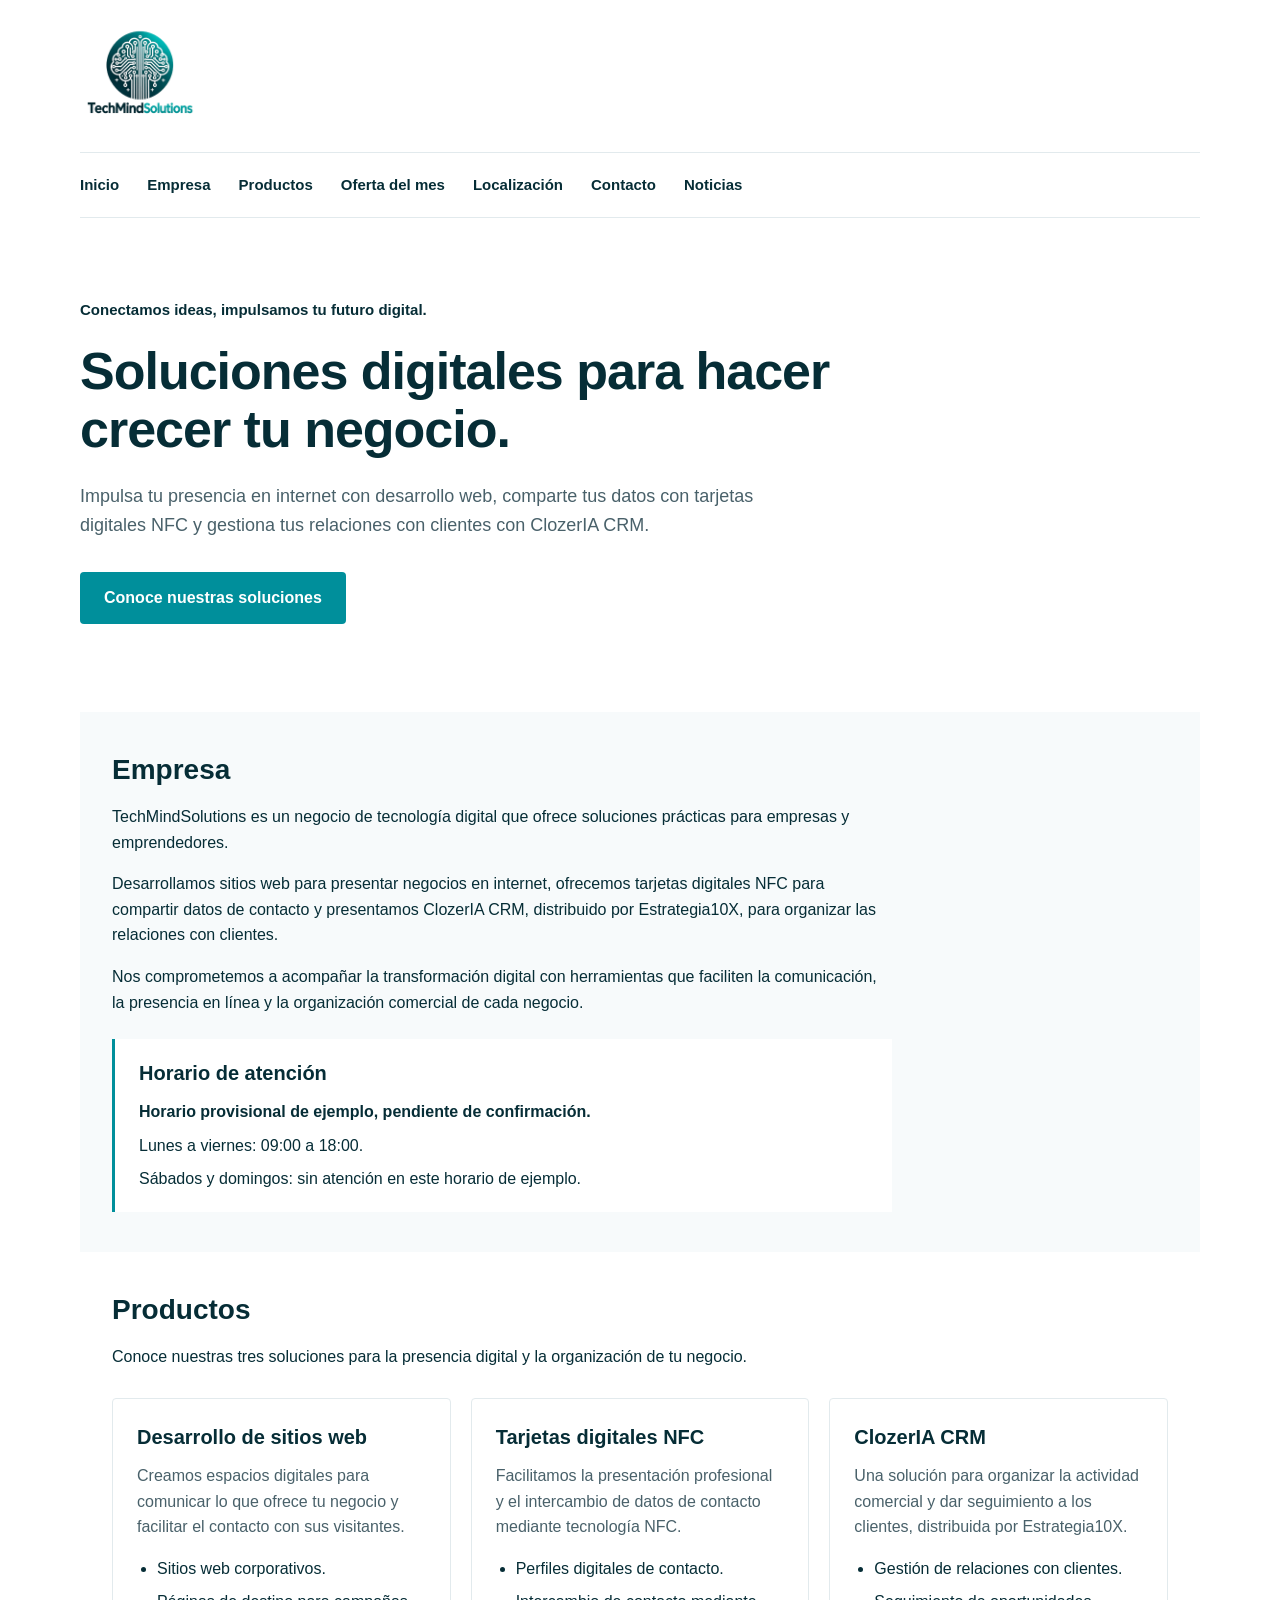
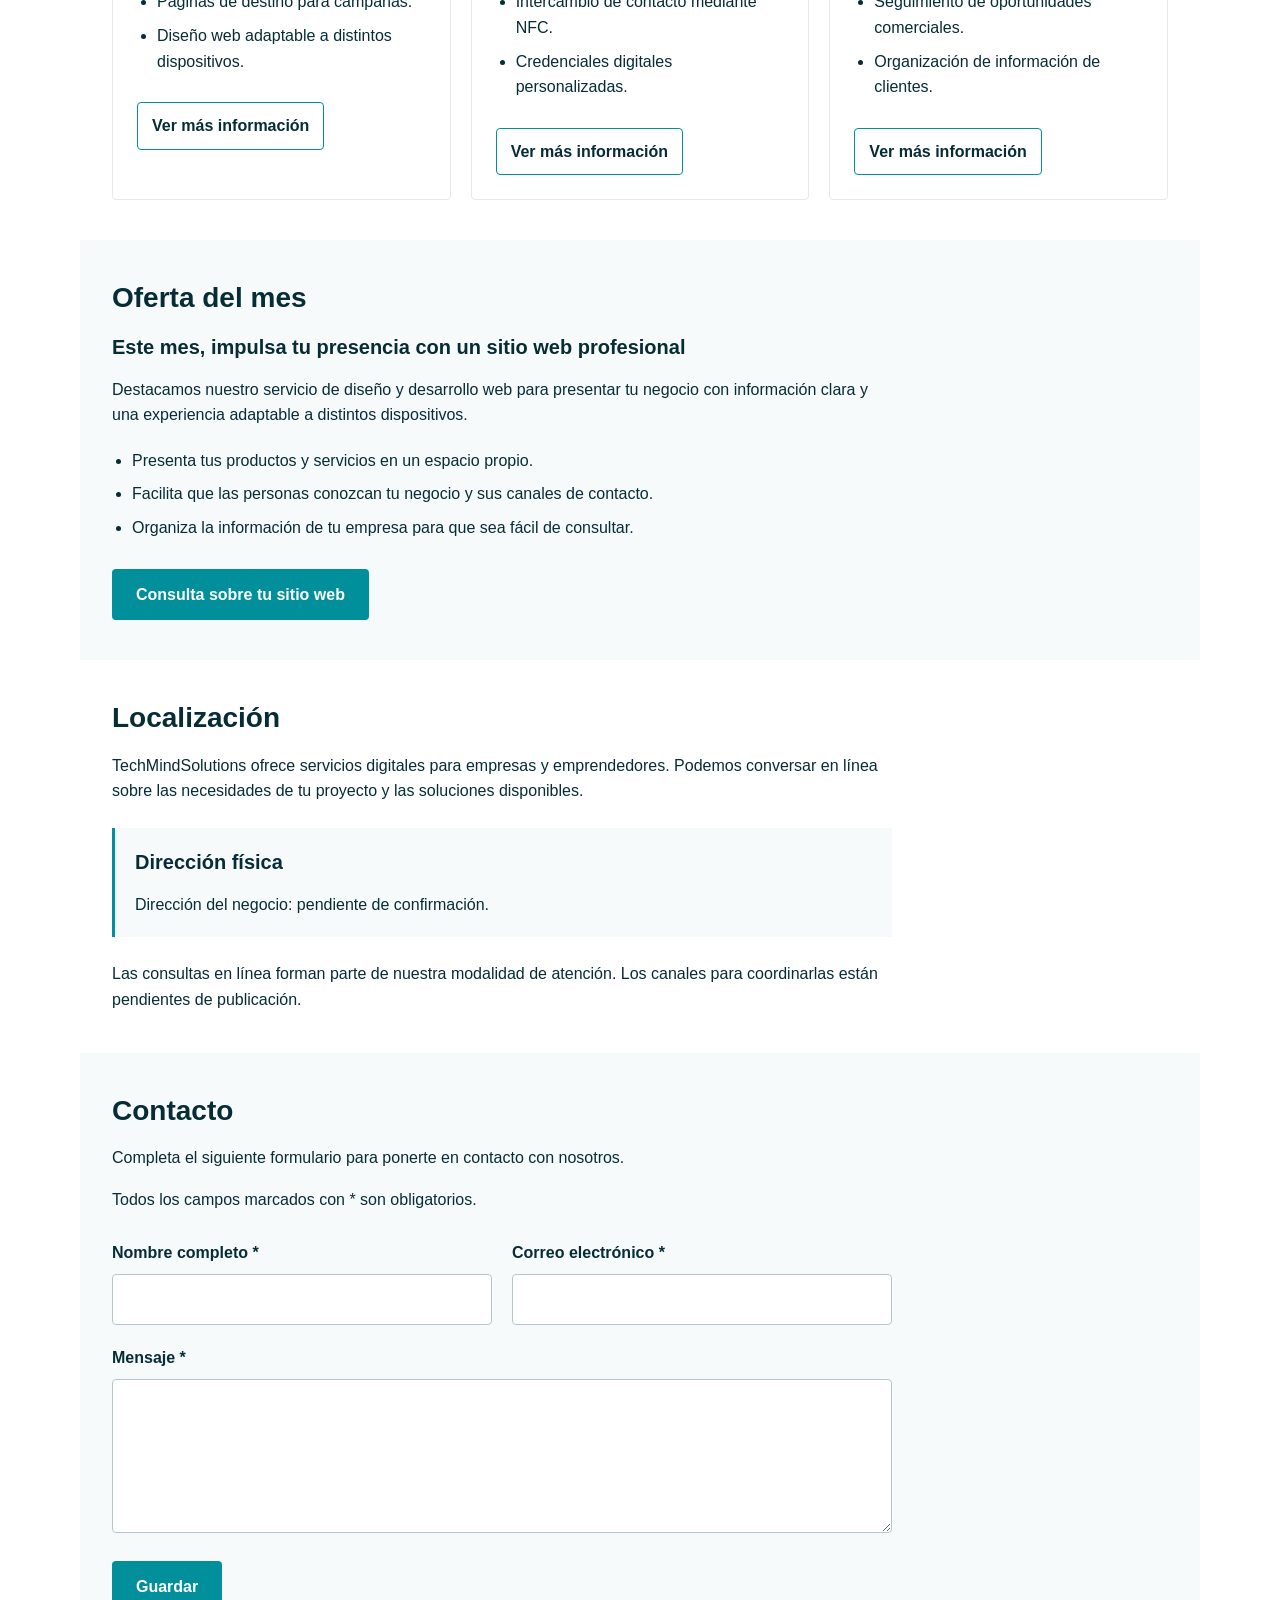
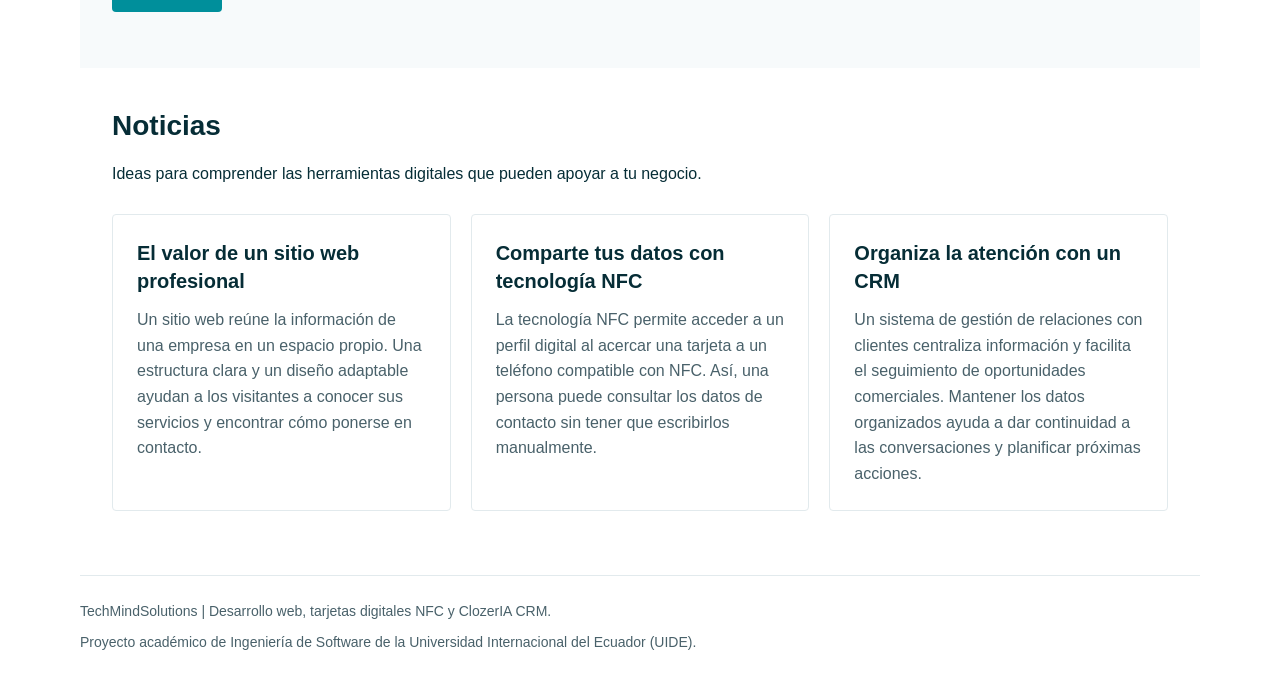
==== index.html @ fd5b1d25 "AA2: Implementacion de middleware Flask, conexion SQL Server y seguridad del formulario" ====
<!DOCTYPE html>
<html lang="es">
<head>
    <!-- Configuro la codificación, la visualización en dispositivos y el título de la página. -->
    <meta charset="UTF-8">
    <meta name="viewport" content="width=device-width, initial-scale=1.0">
    <title>TechMindSolutions | Soluciones digitales</title>
    <!-- Enlazo la hoja de estilos para definir la presentación del sitio. -->
    <link rel="stylesheet" href="css/styles.css">
</head>
<body>
    <!-- Presento la identidad con el logotipo, que ya incluye el nombre de la empresa. -->
    <header>
        <img src="images/logo/logo-techminds.png" alt="Logotipo de TechMindSolutions" width="200">
    </header>

    <!-- Facilito el acceso a cada sección mediante enlaces internos. -->
    <nav aria-label="Navegación principal">
        <a href="#inicio">Inicio</a>
        <a href="#empresa">Empresa</a>
        <a href="#productos">Productos</a>
        <a href="#oferta-del-mes">Oferta del mes</a>
        <a href="#localizacion">Localización</a>
        <a href="#contacto">Contacto</a>
        <a href="#noticias">Noticias</a>
    </nav>

    <!-- Organizo el contenido principal en secciones relacionadas con el menú. -->
    <main>
        <!-- Doy la bienvenida y presento el eslogan de la empresa. -->
        <section id="inicio">
            <p class="eslogan">Conectamos ideas, impulsamos tu futuro digital.</p>
            <h1>Soluciones digitales para hacer crecer tu negocio.</h1>
            <p class="descripcion">Impulsa tu presencia en internet con desarrollo web, comparte tus datos con tarjetas digitales NFC y gestiona tus relaciones con clientes con ClozerIA CRM.</p>
            <!-- Dirijo al visitante hacia los productos y servicios de la empresa. -->
            <a class="boton" href="#productos">Conoce nuestras soluciones</a>
        </section>

        <!-- Explico las actividades principales de la empresa. -->
        <section id="empresa">
            <h2>Empresa</h2>
            <p>TechMindSolutions es un negocio de tecnología digital que ofrece soluciones prácticas para empresas y emprendedores.</p>
            <p>Desarrollamos sitios web para presentar negocios en internet, ofrecemos tarjetas digitales NFC para compartir datos de contacto y presentamos ClozerIA CRM, distribuido por Estrategia10X, para organizar las relaciones con clientes.</p>
            <p>Nos comprometemos a acompañar la transformación digital con herramientas que faciliten la comunicación, la presencia en línea y la organización comercial de cada negocio.</p>

            <!-- Presento un horario de ejemplo y aclaro que debo confirmarlo antes de publicarlo como definitivo. -->
            <div class="horario">
                <h3>Horario de atención</h3>
                <p><strong>Horario provisional de ejemplo, pendiente de confirmación.</strong></p>
                <p>Lunes a viernes: 09:00 a 18:00.</p>
                <p>Sábados y domingos: sin atención en este horario de ejemplo.</p>
            </div>
        </section>

        <!-- Presento los productos y servicios de la empresa. -->
        <section id="productos">
            <h2>Productos</h2>
            <p>Conoce nuestras tres soluciones para la presencia digital y la organización de tu negocio.</p>

            <!-- Agrupo los servicios y utilizo un artículo independiente para describir cada uno. -->
            <div class="catalogo-servicios">
                <article class="tarjeta-servicio">
                    <h3>Desarrollo de sitios web</h3>
                    <p>Creamos espacios digitales para comunicar lo que ofrece tu negocio y facilitar el contacto con sus visitantes.</p>
                    <!-- Enumero tres características para facilitar la comparación de los servicios. -->
                    <ul>
                        <li>Sitios web corporativos.</li>
                        <li>Páginas de destino para campañas.</li>
                        <li>Diseño web adaptable a distintos dispositivos.</li>
                    </ul>
                    <!-- Asocio el botón con los detalles exclusivos de este servicio, ocultos mediante CSS. -->
                    <button class="boton-detalles" type="button" aria-expanded="false" aria-controls="detalles-web">Ver más información</button>
                    <div id="detalles-web" class="detalles-servicio">
                        <p>El contenido y la estructura del sitio se definen según los objetivos del negocio y la información que necesitan sus visitantes.</p>
                    </div>
                </article>

                <article class="tarjeta-servicio">
                    <h3>Tarjetas digitales NFC</h3>
                    <p>Facilitamos la presentación profesional y el intercambio de datos de contacto mediante tecnología NFC.</p>
                    <ul>
                        <li>Perfiles digitales de contacto.</li>
                        <li>Intercambio de contacto mediante NFC.</li>
                        <li>Credenciales digitales personalizadas.</li>
                    </ul>
                    <button class="boton-detalles" type="button" aria-expanded="false" aria-controls="detalles-nfc">Ver más información</button>
                    <div id="detalles-nfc" class="detalles-servicio">
                        <p>El perfil digital reúne los datos que deseas compartir. Para acceder mediante una tarjeta NFC, el teléfono debe ser compatible con esta tecnología.</p>
                    </div>
                </article>

                <article class="tarjeta-servicio">
                    <h3>ClozerIA CRM</h3>
                    <p>Una solución para organizar la actividad comercial y dar seguimiento a los clientes, distribuida por Estrategia10X.</p>
                    <ul>
                        <li>Gestión de relaciones con clientes.</li>
                        <li>Seguimiento de oportunidades comerciales.</li>
                        <li>Organización de información de clientes.</li>
                    </ul>
                    <button class="boton-detalles" type="button" aria-expanded="false" aria-controls="detalles-crm">Ver más información</button>
                    <div id="detalles-crm" class="detalles-servicio">
                        <p>ClozerIA CRM, distribuido por Estrategia10X, permite reunir el contexto de las relaciones comerciales para facilitar la planificación de próximas acciones.</p>
                    </div>
                </article>
            </div>
        </section>

        <!-- Destaco el servicio del mes sin inventar precios ni condiciones comerciales. -->
        <section id="oferta-del-mes">
            <h2>Oferta del mes</h2>
            <h3>Este mes, impulsa tu presencia con un sitio web profesional</h3>
            <p>Destacamos nuestro servicio de diseño y desarrollo web para presentar tu negocio con información clara y una experiencia adaptable a distintos dispositivos.</p>
            <ul class="beneficios">
                <li>Presenta tus productos y servicios en un espacio propio.</li>
                <li>Facilita que las personas conozcan tu negocio y sus canales de contacto.</li>
                <li>Organiza la información de tu empresa para que sea fácil de consultar.</li>
            </ul>
            <a class="boton" href="#contacto">Consulta sobre tu sitio web</a>
        </section>

        <!-- Explico la atención digital y dejo la dirección física pendiente de confirmación. -->
        <section id="localizacion">
            <h2>Localización</h2>
            <p>TechMindSolutions ofrece servicios digitales para empresas y emprendedores. Podemos conversar en línea sobre las necesidades de tu proyecto y las soluciones disponibles.</p>
            <div class="direccion-pendiente">
                <h3>Dirección física</h3>
                <p>Dirección del negocio: pendiente de confirmación.</p>
            </div>
            <p>Las consultas en línea forman parte de nuestra modalidad de atención. Los canales para coordinarlas están pendientes de publicación.</p>
        </section>

        <!-- Estructuro un formulario accesible y relaciono cada etiqueta con su campo. -->
        <section id="contacto">
            <h2>Contacto</h2>
            <p id="aviso-formulario">Completa el siguiente formulario para ponerte en contacto con nosotros.</p>
            <p>Todos los campos marcados con * son obligatorios.</p>
            <form id="formulario-contacto" aria-describedby="aviso-formulario">
                <div class="fila-formulario">
                    <div class="campo-formulario">
                        <label for="nombre">Nombre completo *</label>
                        <!-- Uso name para identificar el dato como en Contacto, required para exigirlo y maxlength para respetar su límite de 100 caracteres. -->
                        <input type="text" id="nombre" name="nombre" autocomplete="name" maxlength="100" required>
                    </div>
                    <div class="campo-formulario">
                        <label for="correo">Correo electrónico *</label>
                        <!-- Uso name="email" como en Contacto, type="email" para comprobar el formato y maxlength para limitarlo a 150 caracteres. -->
                        <!-- Mantengo required y autocomplete para exigir el correo y facilitar su escritura. -->
                        <input type="email" id="correo" name="email" autocomplete="email" maxlength="150" required>
                    </div>
                </div>
                <div class="campo-formulario">
                    <label for="mensaje">Mensaje *</label>
                    <!-- Identifico el mensaje con name, exijo su presencia con required y uso rows para conservar su altura inicial. -->
                    <textarea id="mensaje" name="mensaje" rows="5" required></textarea>
                </div>
                <!-- Mantengo el botón deshabilitado hasta que JavaScript controle el evento submit. -->
                <button id="boton-guardar" class="boton" type="submit" disabled>Guardar</button>
            </form>
            <!-- Muestro el resultado debajo del formulario y permito que los lectores de pantalla lo anuncien. -->
            <p id="resultado-formulario" role="status" aria-live="polite" aria-atomic="true"></p>
        </section>

        <!-- Comparto tres artículos educativos sin atribuirles fechas ni anuncios empresariales. -->
        <section id="noticias">
            <h2>Noticias</h2>
            <p>Ideas para comprender las herramientas digitales que pueden apoyar a tu negocio.</p>
            <div class="articulos-noticias">
                <article>
                    <h3>El valor de un sitio web profesional</h3>
                    <p>Un sitio web reúne la información de una empresa en un espacio propio. Una estructura clara y un diseño adaptable ayudan a los visitantes a conocer sus servicios y encontrar cómo ponerse en contacto.</p>
                </article>
                <article>
                    <h3>Comparte tus datos con tecnología NFC</h3>
                    <p>La tecnología NFC permite acceder a un perfil digital al acercar una tarjeta a un teléfono compatible con NFC. Así, una persona puede consultar los datos de contacto sin tener que escribirlos manualmente.</p>
                </article>
                <article>
                    <h3>Organiza la atención con un CRM</h3>
                    <p>Un sistema de gestión de relaciones con clientes centraliza información y facilita el seguimiento de oportunidades comerciales. Mantener los datos organizados ayuda a dar continuidad a las conversaciones y planificar próximas acciones.</p>
                </article>
            </div>
        </section>
    </main>

    <!-- Cierro la página con información básica de la empresa y el contexto académico. -->
    <footer>
        <p>TechMindSolutions | Desarrollo web, tarjetas digitales NFC y ClozerIA CRM.</p>
        <p>Proyecto académico de Ingeniería de Software de la Universidad Internacional del Ecuador (UIDE).</p>
    </footer>
    <!-- Cargo el código después del HTML para poder acceder a los elementos del formulario. -->
    <script src="js/script.js"></script>
    <!-- Cargo primero jQuery desde su CDN oficial y después mi código para los servicios. -->
    <script src="https://code.jquery.com/jquery-3.7.1.min.js"></script>
    <script src="js/jquery-servicios.js"></script>
</body>
</html>
---- css/styles.css ----
/* Incluyo el relleno y los bordes en el tamaño de cada elemento. */
* {
    box-sizing: border-box;
}

/* Utilizo una tipografía del sistema y una base blanca para facilitar la lectura. */
body {
    margin: 0;
    background-color: #FFFFFF;
    color: #062D36;
    font-family: Arial, Helvetica, sans-serif;
    font-size: 16px;
    line-height: 1.6;
}

/* Centro el contenido y mantengo márgenes laterales en pantallas pequeñas. */
header,
nav,
main,
footer {
    width: 90%;
    max-width: 1120px;
    margin: 0 auto;
}

/* Alineo el logotipo a la izquierda y conservo sus proporciones originales. */
header {
    display: flex;
    align-items: center;
    gap: 24px;
    padding: 16px 0;
}

header img {
    display: block;
    width: 120px;
    max-width: 100%;
    height: auto;
}

/* Distribuyo los siete enlaces en una fila que puede ajustarse al espacio disponible. */
nav {
    display: flex;
    flex-wrap: wrap;
    gap: 8px 28px;
    padding: 14px 0;
    border-top: 1px solid #E2EAED;
    border-bottom: 1px solid #E2EAED;
}

nav a {
    padding: 6px 0;
    color: #062D36;
    font-size: 15px;
    font-weight: bold;
    text-decoration: none;
}

nav a:hover,
nav a:focus-visible {
    color: #008F9B;
    text-decoration: underline;
    text-underline-offset: 6px;
}

/* Destaco la bienvenida con espacio en blanco y una jerarquía clara de textos. */
#inicio {
    padding: 80px 0 88px;
    background-color: #FFFFFF;
}

.eslogan {
    margin: 0 0 20px;
    font-size: 15px;
    font-weight: bold;
}

h1 {
    max-width: 800px;
    margin: 0 0 24px;
    font-size: 52px;
    line-height: 1.12;
    letter-spacing: -1px;
}

.descripcion {
    max-width: 680px;
    margin: 0 0 32px;
    color: #49616A;
    font-size: 18px;
}

/* Presento el enlace principal como un botón sencillo con un acento verde azulado. */
.boton {
    display: inline-block;
    padding: 13px 24px;
    border-radius: 4px;
    background-color: #008F9B;
    color: #FFFFFF;
    font-weight: bold;
    text-align: center;
    text-decoration: none;
}

.boton:hover,
.boton:focus-visible {
    background-color: #062D36;
}

/* Mantengo las demás secciones sencillas y alterno un fondo gris muy claro. */
section {
    padding: 40px 32px;
}

section:nth-child(even) {
    background-color: #F7FAFB;
}

h2 {
    margin: 0 0 16px;
    font-size: 28px;
    line-height: 1.3;
}

section p {
    max-width: 780px;
}

section p:last-child {
    margin-bottom: 0;
}

/* Distingo el horario provisional con un bloque blanco y un acento discreto. */
#empresa .horario {
    max-width: 780px;
    margin-top: 24px;
    padding: 20px 24px;
    border-left: 3px solid #008F9B;
    background-color: #FFFFFF;
}

#empresa h3,
#productos h3 {
    margin: 0 0 12px;
    color: #062D36;
    font-size: 20px;
    line-height: 1.4;
}

#empresa .horario p {
    margin: 8px 0 0;
}

/* Organizo las tarjetas con Flexbox y permito que cambien de fila cuando falta espacio. */
#productos .catalogo-servicios {
    display: flex;
    flex-wrap: wrap;
    gap: 20px;
    margin-top: 28px;
}

#productos .tarjeta-servicio {
    flex: 1 1 260px;
    min-width: 0;
    padding: 24px;
    border: 1px solid #E2EAED;
    border-radius: 4px;
    background-color: #FFFFFF;
}

/* Mantengo las descripciones y las listas legibles dentro de cada tarjeta. */
#productos .tarjeta-servicio p {
    margin: 0 0 16px;
    color: #49616A;
}

#productos .tarjeta-servicio ul {
    margin: 0;
    padding-left: 20px;
}

#productos .tarjeta-servicio li {
    margin-bottom: 8px;
}

/* Presento los controles de detalle con un acento discreto y permito que el texto se ajuste. */
#productos .boton-detalles {
    max-width: 100%;
    margin-top: 20px;
    padding: 10px 14px;
    border: 1px solid #008F9B;
    border-radius: 4px;
    background-color: #FFFFFF;
    color: #062D36;
    font: inherit;
    font-weight: bold;
    cursor: pointer;
}

#productos .boton-detalles:hover {
    background-color: #F7FAFB;
}

#productos .boton-detalles:focus-visible {
    outline: 2px solid #008F9B;
    outline-offset: 3px;
}

/* Oculto inicialmente los detalles para que jQuery pueda mostrarlos con slideToggle. */
#productos .detalles-servicio {
    display: none;
    margin-top: 16px;
    padding: 16px;
    border-left: 3px solid #008F9B;
    background-color: #F7FAFB;
}

#productos .detalles-servicio p {
    margin: 0;
}

/* Mantengo la jerarquía de títulos en las cuatro secciones que completo. */
#oferta-del-mes h3,
#localizacion h3,
#noticias h3 {
    margin: 0 0 12px;
    color: #062D36;
    font-size: 20px;
    line-height: 1.4;
}

#oferta-del-mes .beneficios {
    margin: 20px 0 28px;
    padding-left: 20px;
}

#oferta-del-mes li {
    margin-bottom: 8px;
}

/* Identifico la dirección pendiente sin simular un mapa ni una ubicación real. */
.direccion-pendiente {
    max-width: 780px;
    margin: 24px 0;
    padding: 20px;
    border-left: 3px solid #008F9B;
    background-color: #F7FAFB;
}

/* Organizo los campos en filas flexibles con etiquetas visibles. */
#contacto form {
    max-width: 780px;
    margin-top: 28px;
}

.fila-formulario {
    display: flex;
    flex-wrap: wrap;
    gap: 20px;
}

.campo-formulario {
    flex: 1 1 260px;
    min-width: 0;
    margin-bottom: 20px;
}

.campo-formulario label {
    display: block;
    margin-bottom: 8px;
    font-weight: bold;
}

.campo-formulario input,
.campo-formulario select,
.campo-formulario textarea {
    width: 100%;
    min-width: 0;
    padding: 12px;
    border: 1px solid #B6C8CE;
    border-radius: 4px;
    background-color: #FFFFFF;
    color: #062D36;
    font: inherit;
}

.campo-formulario textarea {
    resize: vertical;
}

.campo-formulario input:focus,
.campo-formulario select:focus,
.campo-formulario textarea:focus {
    outline: 2px solid #008F9B;
    outline-offset: 2px;
}

/* Distingo el botón inactivo para comunicar que el prototipo no permite enviar datos. */
#contacto button {
    max-width: 100%;
    border: 0;
    font: inherit;
    font-weight: bold;
    white-space: normal;
}

#contacto button:disabled {
    background-color: #E2EAED;
    color: #49616A;
    cursor: not-allowed;
}

/* Distingo el resultado de la validación con texto y un borde discreto. */
#resultado-formulario {
    max-width: 780px;
}

#resultado-formulario.mensaje-error,
#resultado-formulario.mensaje-exito {
    padding: 12px 16px;
    border-left: 3px solid;
    background-color: #FFFFFF;
}

.mensaje-error {
    color: #9B2525;
}

.mensaje-exito {
    color: #062D36;
    border-color: #008F9B;
}

/* Distribuyo los artículos con Flexbox y utilizo bordes sencillos para separarlos. */
.articulos-noticias {
    display: flex;
    flex-wrap: wrap;
    gap: 20px;
    margin-top: 28px;
}

.articulos-noticias article {
    flex: 1 1 260px;
    min-width: 0;
    padding: 24px;
    border: 1px solid #E2EAED;
    border-radius: 4px;
    background-color: #FFFFFF;
}

.articulos-noticias p {
    margin: 0;
    color: #49616A;
}

/* Separo la información final con una línea discreta y texto de menor tamaño. */
footer {
    margin-top: 24px;
    padding: 24px 0;
    border-top: 1px solid #E2EAED;
    color: #49616A;
    font-size: 14px;
}

footer p {
    margin: 0 0 8px;
}

/* Adapto la navegación, los títulos y los espacios a teléfonos y pantallas estrechas. */
@media (max-width: 700px) {
    header {
        gap: 14px;
    }

    header img {
        width: 88px;
    }

    nav {
        gap: 4px 20px;
    }

    #inicio {
        padding: 48px 0 56px;
    }

    h1 {
        font-size: 36px;
    }

    .descripcion {
        font-size: 16px;
    }

    section {
        padding: 28px 20px;
    }

    h2 {
        font-size: 24px;
    }

    /* Apilo los servicios en una columna y reduzco el relleno en pantallas pequeñas. */
    #productos .catalogo-servicios {
        flex-direction: column;
    }

    #productos .tarjeta-servicio {
        flex: 0 1 auto;
        padding: 20px;
    }

    #empresa .horario {
        padding: 16px;
    }

    /* Apilo los campos y las noticias para mantener una lectura cómoda en móviles. */
    .fila-formulario,
    .articulos-noticias {
        flex-direction: column;
    }

    .fila-formulario {
        gap: 0;
    }

    .campo-formulario,
    .articulos-noticias article {
        flex: 0 1 auto;
    }

    .articulos-noticias article {
        padding: 20px;
    }
}
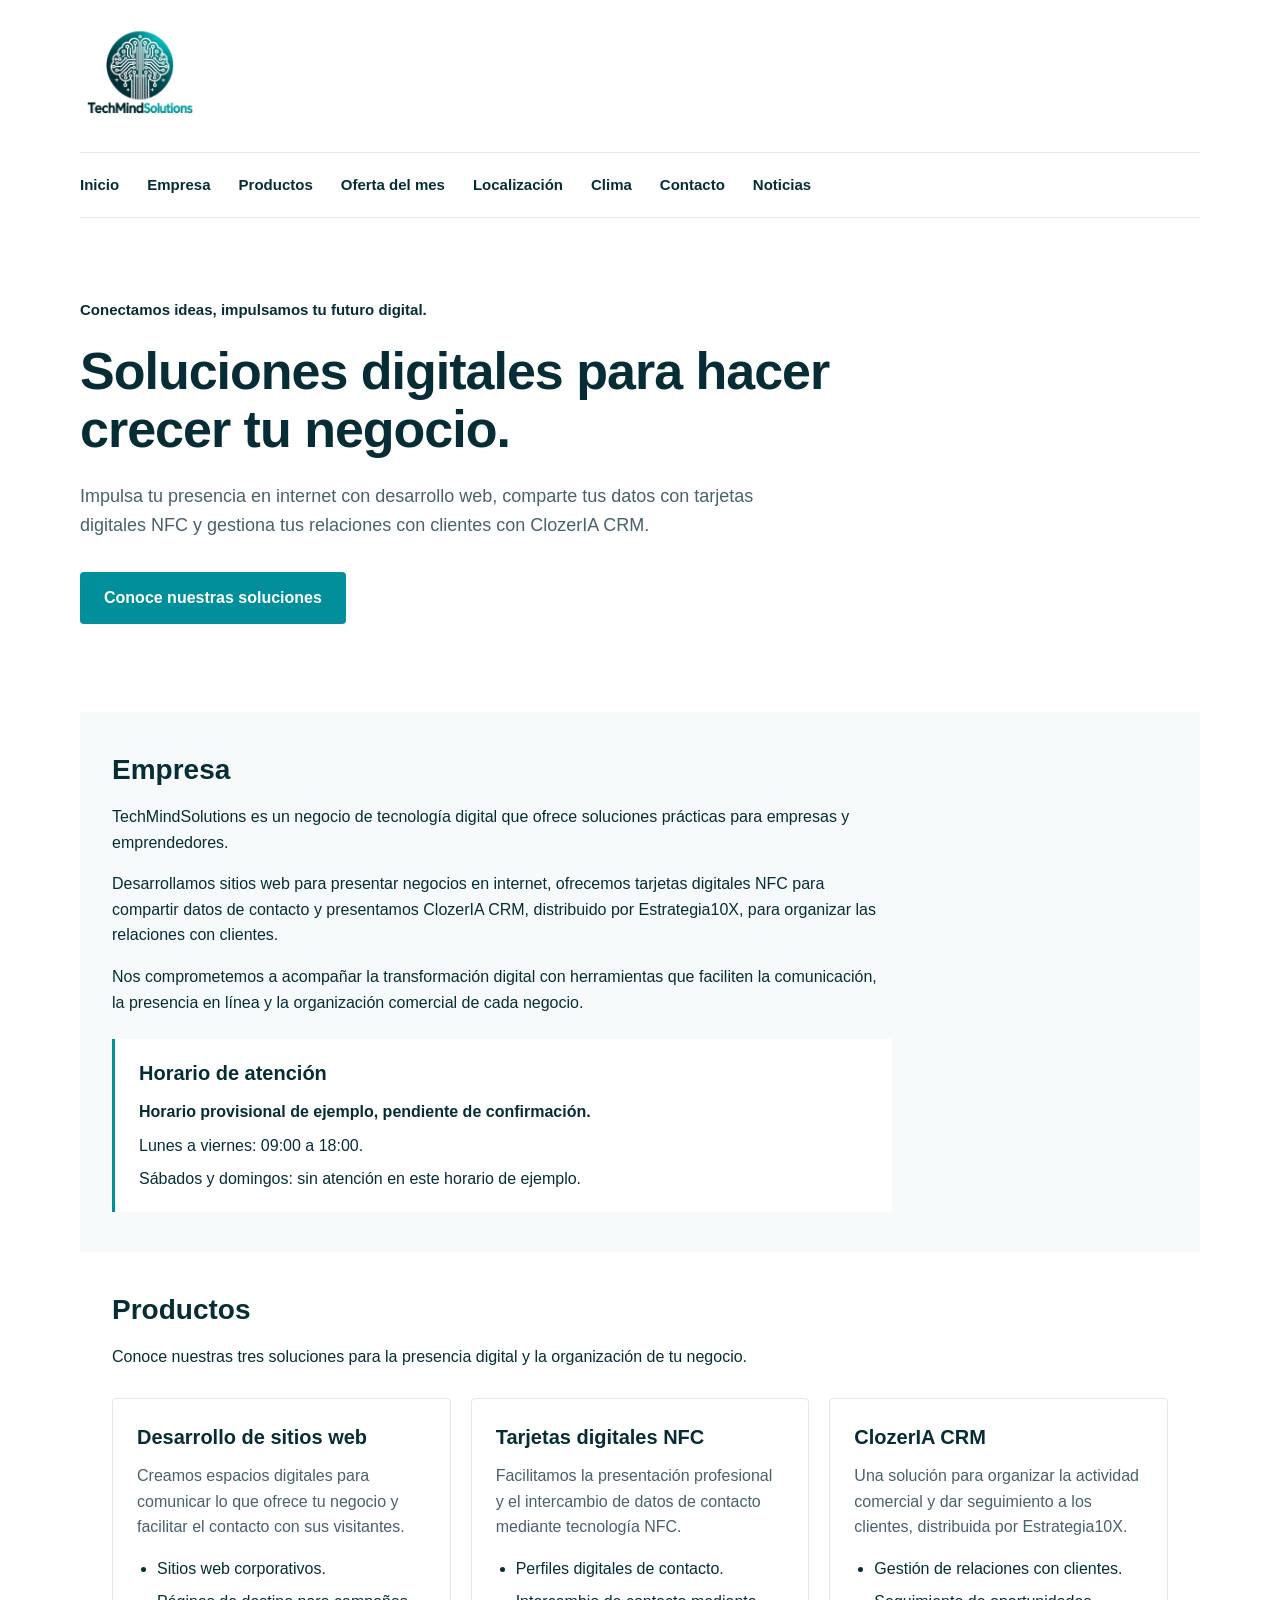
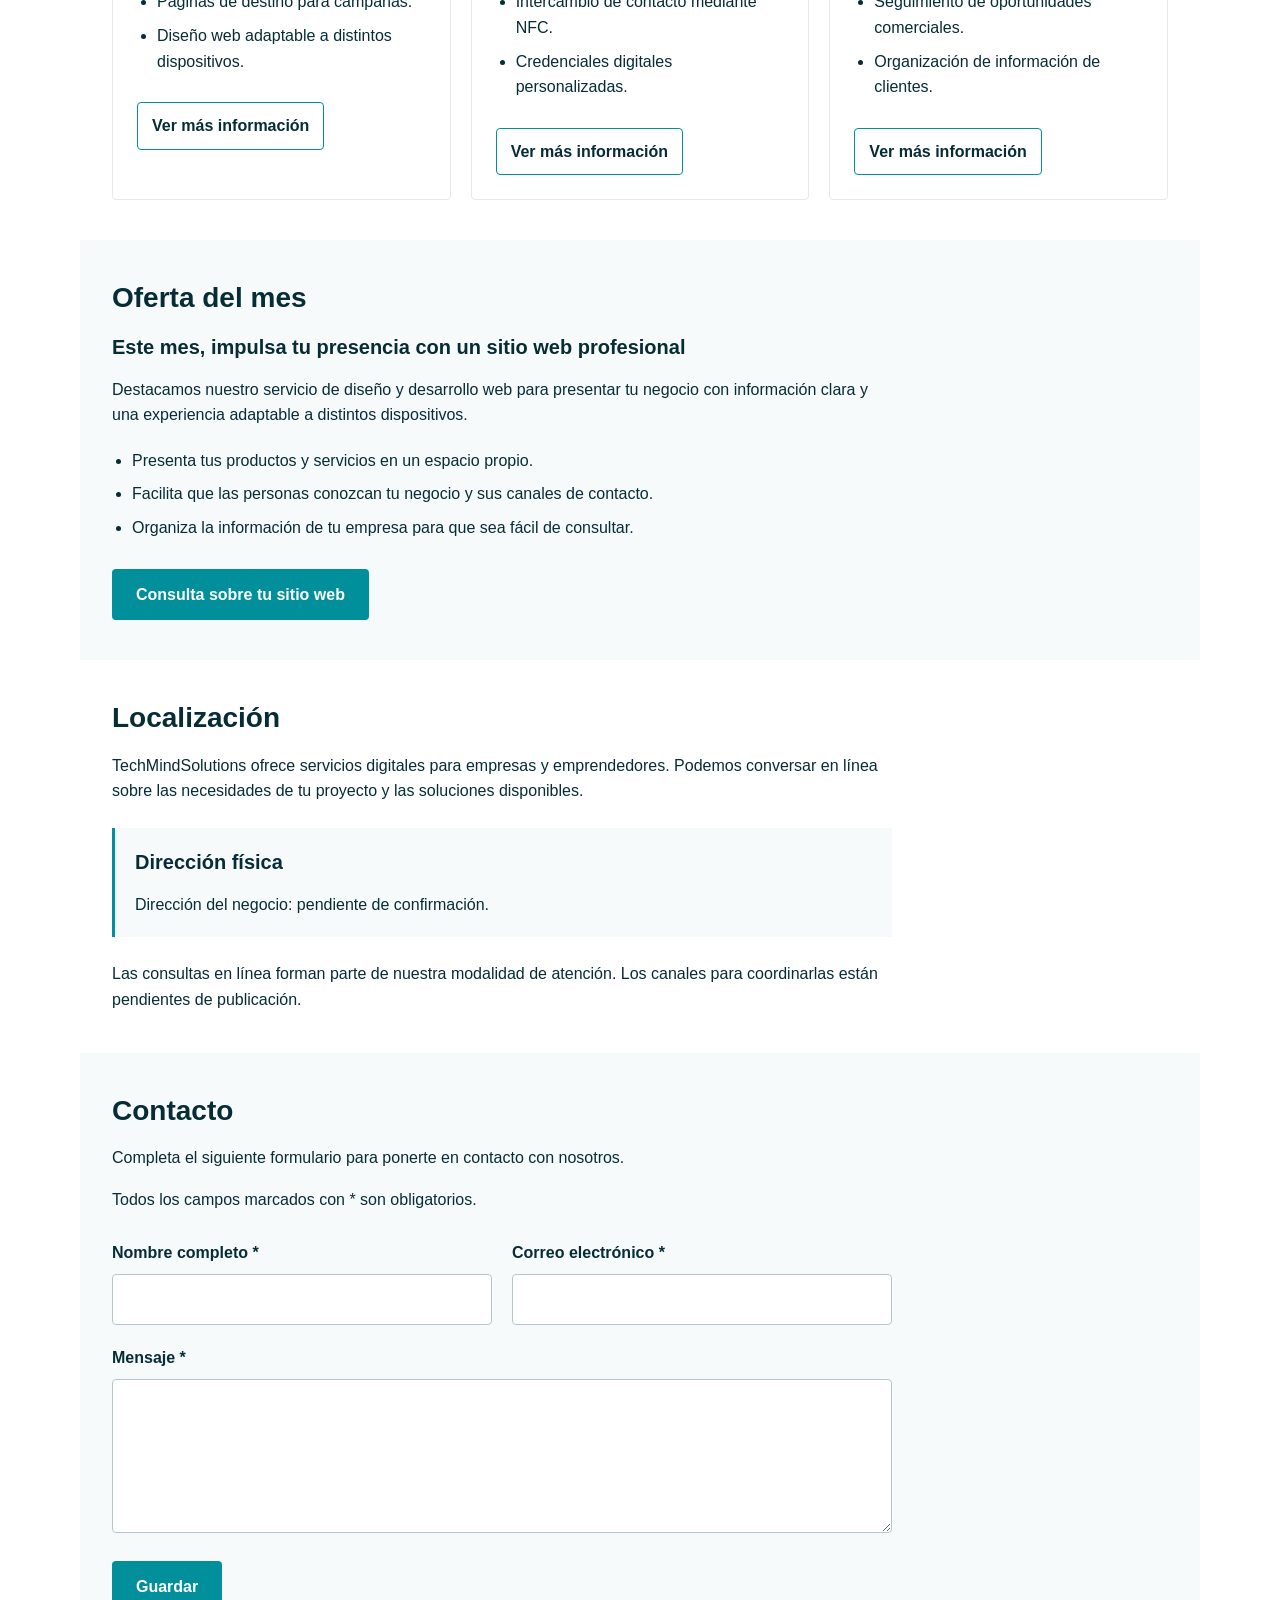
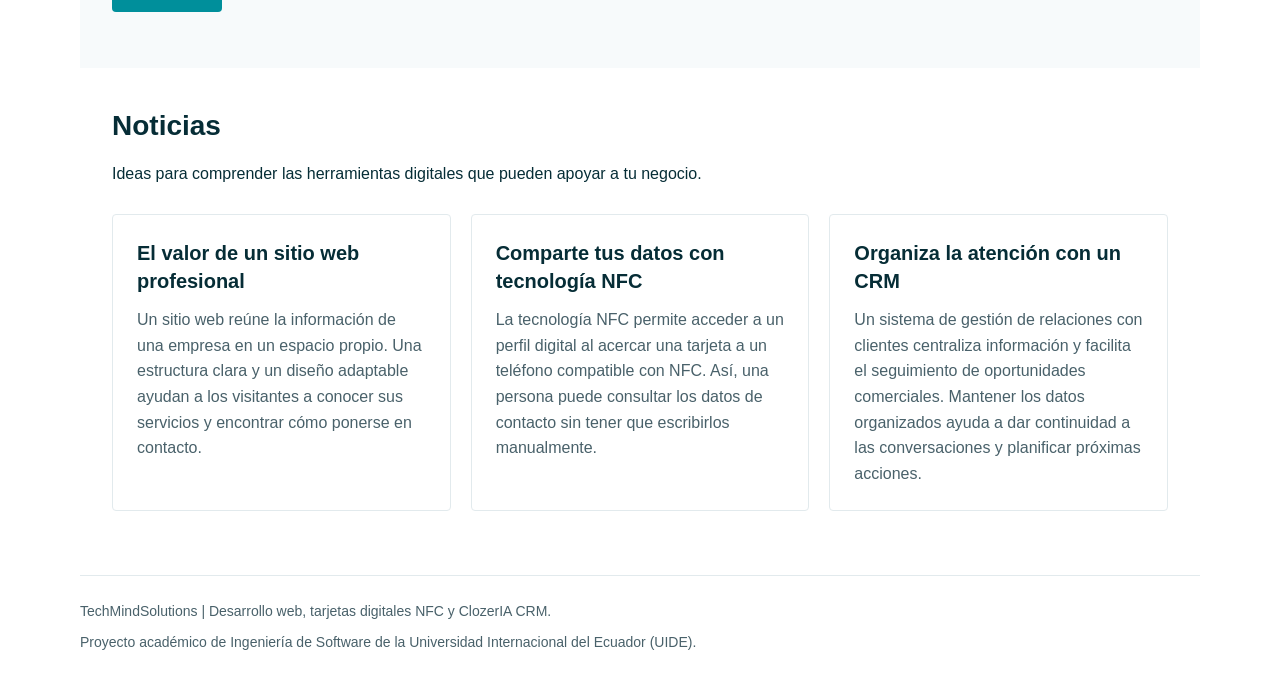
==== commit bb49f078: "Completar AA2: reporteador meteorologico, pruebas y documentacion final" ====
--- a/index.html
+++ b/index.html
@@ -21,6 +21,7 @@
         <a href="#productos">Productos</a>
         <a href="#oferta-del-mes">Oferta del mes</a>
         <a href="#localizacion">Localización</a>
+        <a href="/clima">Clima</a>
         <a href="#contacto">Contacto</a>
         <a href="#noticias">Noticias</a>
     </nav>
